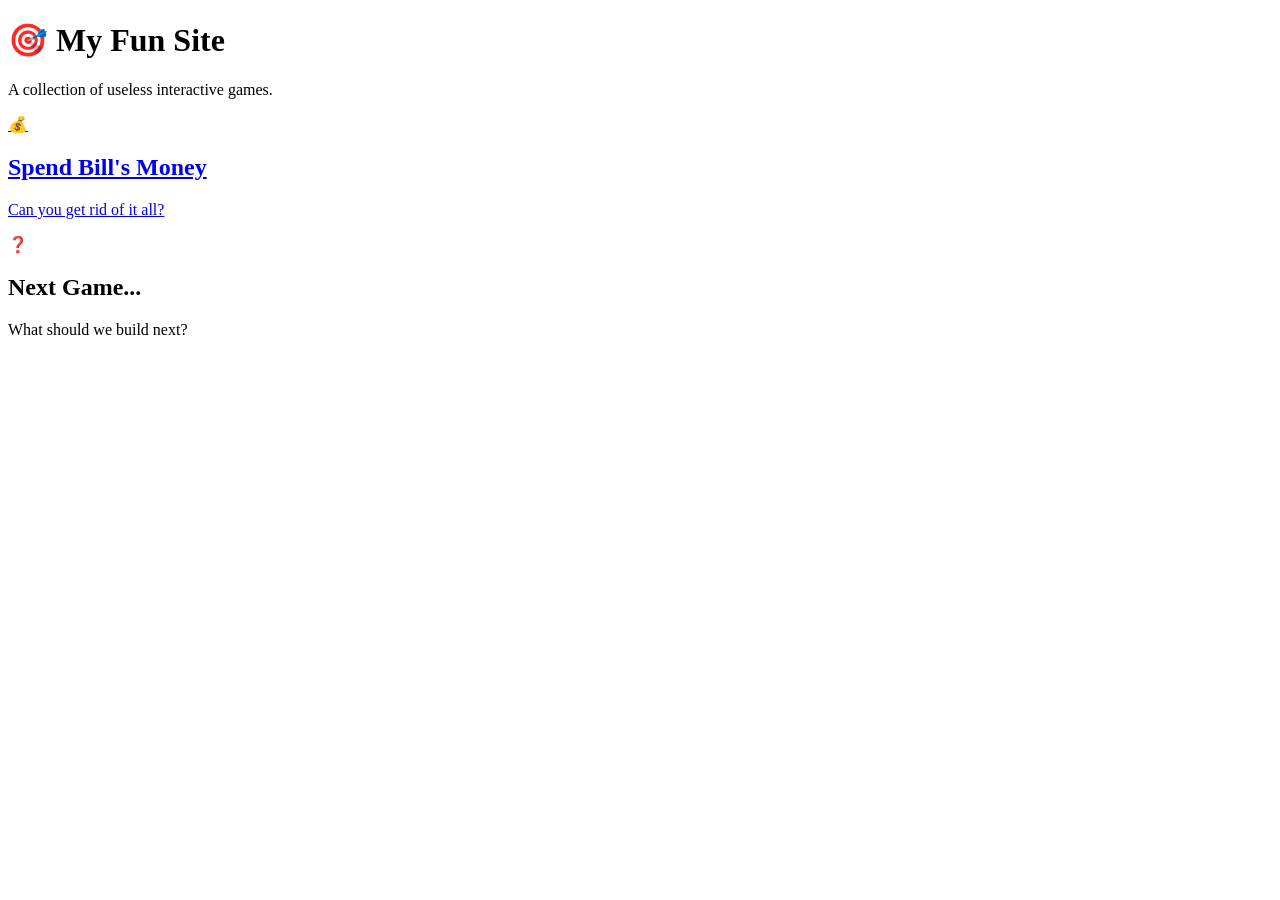
==== index.html @ 6cb195e5 "Create index.html with basic site layout Initial HTML structure for the site with a header and game " ====
<!DOCTYPE html>
<html lang="en">
<head>
    <meta charset="UTF-8">
    <meta name="viewport" content="width=device-width, initial-scale=1.0">
    <title>My Fun Site</title>
    <link rel="stylesheet" href="styles.css">
</head>
<body>

    <header>
        <h1>🎯 My Fun Site</h1>
        <p>A collection of useless interactive games.</p>
    </header>

    <main class="grid">
        <!-- Game Card 1 -->
        <a href="spend.html" class="card">
            <div class="card-icon">💰</div>
            <h2>Spend Bill's Money</h2>
            <p>Can you get rid of it all?</p>
        </a>

        <!-- Game Card 2 (Placeholder for your next idea) -->
        <div class="card coming-soon">
            <div class="card-icon">❓</div>
            <h2>Next Game...</h2>
            <p>What should we build next?</p>
        </div>
    </main>

</body>
</html>
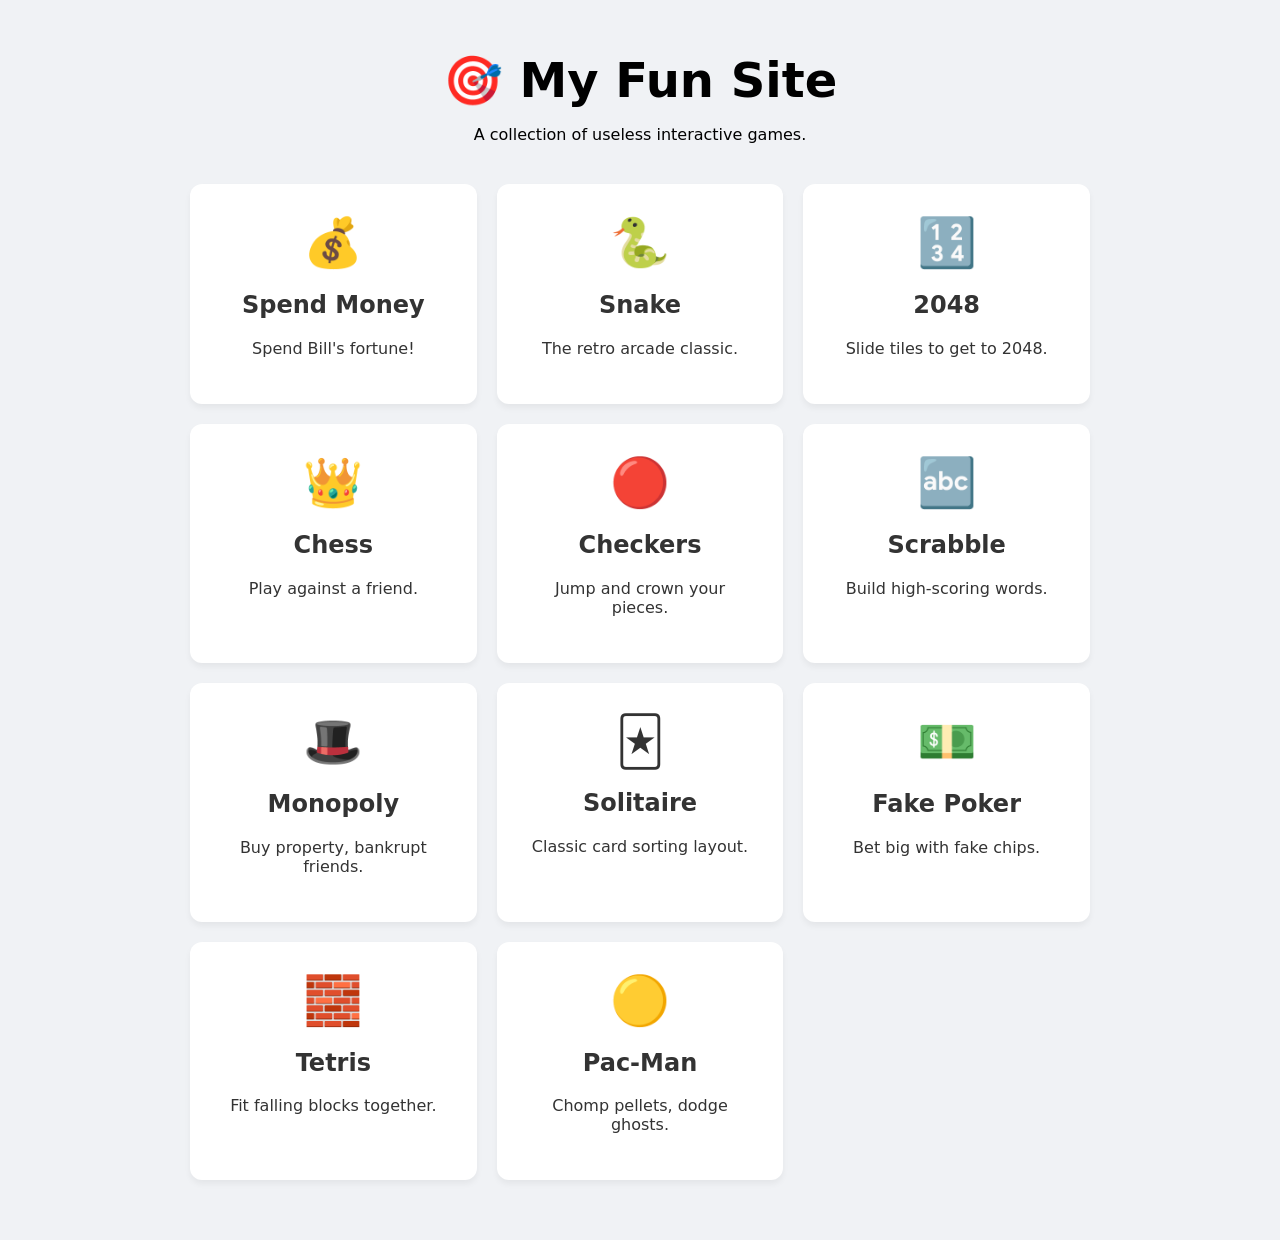
==== commit 2ed42943: "Refactor game cards in index.html" ====
--- a/index.html
+++ b/index.html
@@ -14,20 +14,19 @@
     </header>
 
     <main class="grid">
-        <!-- Game Card 1 -->
-        <a href="spend.html" class="card">
-            <div class="card-icon">💰</div>
-            <h2>Spend Bill's Money</h2>
-            <p>Can you get rid of it all?</p>
-        </a>
+        <a href="spend.html" class="card"><div class="card-icon">💰</div><h2>Spend Money</h2><p>Spend Bill's fortune!</p></a>
+        <a href="snake.html" class="card"><div class="card-icon">🐍</div><h2>Snake</h2><p>The retro arcade classic.</p></a>
+        <a href="2048.html" class="card"><div class="card-icon">🔢</div><h2>2048</h2><p>Slide tiles to get to 2048.</p></a>
+        <a href="chess.html" class="card"><div class="card-icon">👑</div><h2>Chess</h2><p>Play against a friend.</p></a>
+        <a href="checkers.html" class="card"><div class="card-icon">🔴</div><h2>Checkers</h2><p>Jump and crown your pieces.</p></a>
+        <a href="scrabble.html" class="card"><div class="card-icon">🔤</div><h2>Scrabble</h2><p>Build high-scoring words.</p></a>
+        <a href="monopoly.html" class="card"><div class="card-icon">🎩</div><h2>Monopoly</h2><p>Buy property, bankrupt friends.</p></a>
+        <a href="solitaire.html" class="card"><div class="card-icon">🃏</div><h2>Solitaire</h2><p>Classic card sorting layout.</p></a>
+        <a href="poker.html" class="card"><div class="card-icon">💵</div><h2>Fake Poker</h2><p>Bet big with fake chips.</p></a>
+        <a href="tetris.html" class="card"><div class="card-icon">🧱</div><h2>Tetris</h2><p>Fit falling blocks together.</p></a>
+        <a href="pacman.html" class="card"><div class="card-icon">🟡</div><h2>Pac-Man</h2><p>Chomp pellets, dodge ghosts.</p></a>
+    </main>
 
-        <!-- Game Card 2 (Placeholder for your next idea) -->
-        <div class="card coming-soon">
-            <div class="card-icon">❓</div>
-            <h2>Next Game...</h2>
-            <p>What should we build next?</p>
-        </div>
-    </main>
 
 </body>
 </html>
--- a/styles.css
+++ b/styles.css
@@ -0,0 +1,46 @@
+body {
+    font-family: system-ui, sans-serif;
+    background-color: #f0f2f5;
+    margin: 0;
+    padding: 20px;
+    text-align: center;
+}
+
+header h1 {
+    font-size: 3rem;
+    margin-bottom: 5px;
+}
+
+.grid {
+    display: grid;
+    grid-template-columns: repeat(auto-fit, minmax(250px, 1fr));
+    gap: 20px;
+    max-width: 900px;
+    margin: 40px auto;
+}
+
+.card {
+    background: white;
+    padding: 30px;
+    border-radius: 12px;
+    text-decoration: none;
+    color: #333;
+    box-shadow: 0 4px 6px rgba(0,0,0,0.05);
+    transition: transform 0.2s;
+}
+
+.card:hover {
+    transform: translateY(-5px);
+}
+
+.card-icon {
+    font-size: 3rem;
+    margin-bottom: 10px;
+}
+
+.coming-soon {
+    opacity: 0.6;
+    border: 2px dashed #ccc;
+    background: none;
+    box-shadow: none;
+}
